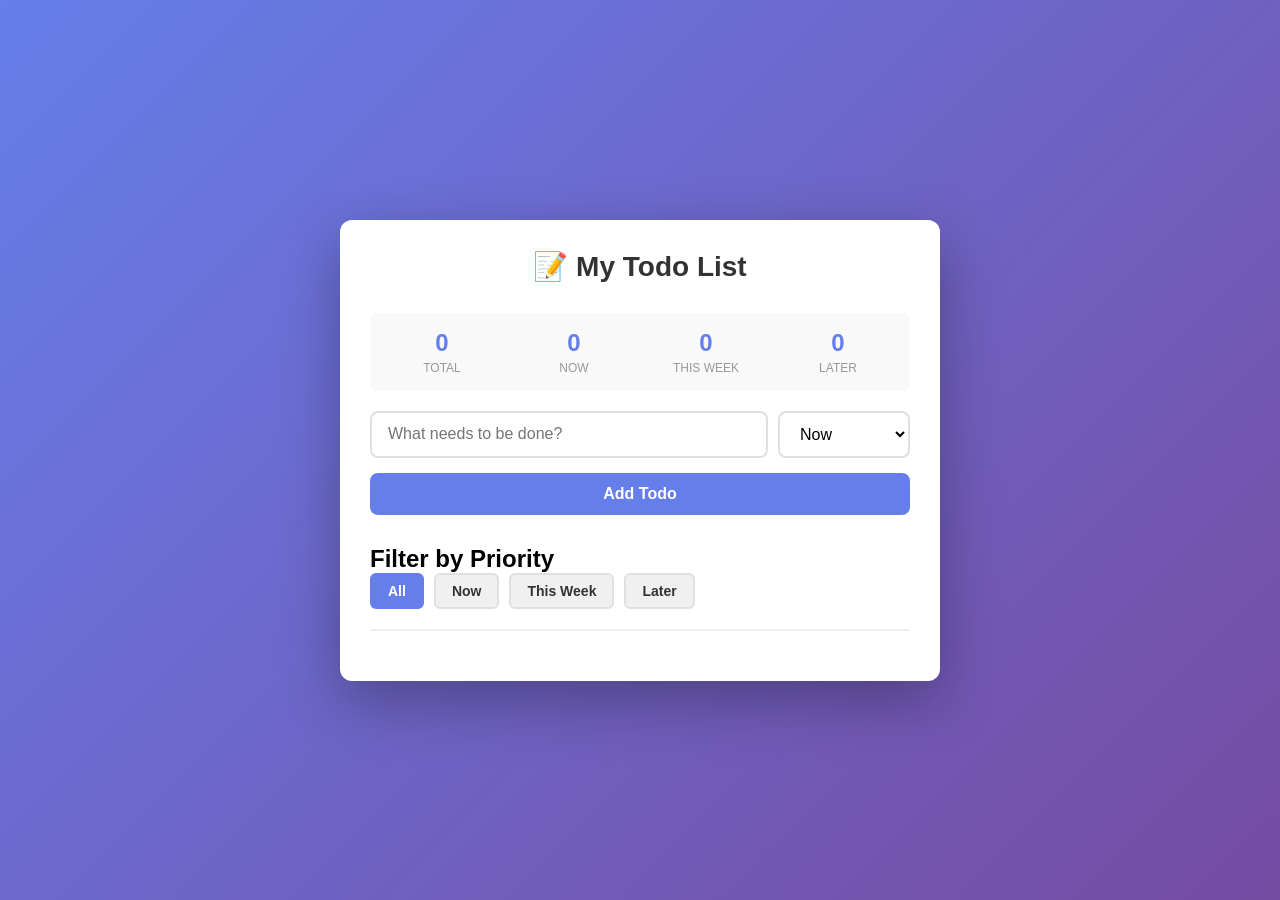
==== copilot-with-codea11y/index.html @ edd105f8 "another test with CodeA11y extension" ====
<!DOCTYPE html>
<html lang="en">
<head>
    <meta charset="UTF-8">
    <meta name="viewport" content="width=device-width, initial-scale=1.0">
    <title>Accessible Todo List</title>
    <style>
        * {
            margin: 0;
            padding: 0;
            box-sizing: border-box;
        }

        body {
            font-family: -apple-system, BlinkMacSystemFont, 'Segoe UI', Roboto, Oxygen, Ubuntu, Cantarell, sans-serif;
            background: linear-gradient(135deg, #667eea 0%, #764ba2 100%);
            min-height: 100vh;
            padding: 20px;
            display: flex;
            justify-content: center;
            align-items: center;
        }

        .container {
            background: white;
            border-radius: 12px;
            box-shadow: 0 20px 60px rgba(0, 0, 0, 0.3);
            width: 100%;
            max-width: 600px;
            padding: 30px;
        }

        h1 {
            color: #333;
            margin-bottom: 30px;
            text-align: center;
            font-size: 28px;
        }

        .input-section {
            display: flex;
            flex-direction: column;
            gap: 15px;
            margin-bottom: 30px;
        }

        .input-group {
            display: flex;
            gap: 10px;
            flex-wrap: wrap;
        }

        input[type="text"] {
            flex: 1;
            min-width: 200px;
            padding: 12px 16px;
            border: 2px solid #e0e0e0;
            border-radius: 8px;
            font-size: 16px;
            transition: border-color 0.3s;
        }

        input[type="text"]:focus {
            outline: none;
            border-color: #667eea;
            box-shadow: 0 0 0 3px rgba(102, 126, 234, 0.1);
        }

        select {
            padding: 12px 16px;
            border: 2px solid #e0e0e0;
            border-radius: 8px;
            font-size: 16px;
            background-color: white;
            cursor: pointer;
            transition: border-color 0.3s;
        }

        select:focus {
            outline: none;
            border-color: #667eea;
            box-shadow: 0 0 0 3px rgba(102, 126, 234, 0.1);
        }

        button {
            padding: 12px 24px;
            background-color: #667eea;
            color: white;
            border: none;
            border-radius: 8px;
            font-size: 16px;
            font-weight: 600;
            cursor: pointer;
            transition: background-color 0.3s, transform 0.2s;
        }

        button:hover {
            background-color: #5568d3;
            transform: translateY(-2px);
        }

        button:active {
            transform: translateY(0);
        }

        button:focus {
            outline: 2px solid #667eea;
            outline-offset: 2px;
        }

        .filter-section {
            margin-bottom: 20px;
            padding-bottom: 20px;
            border-bottom: 2px solid #f0f0f0;
        }

        .filter-section label {
            display: block;
            font-weight: 600;
            color: #333;
            margin-bottom: 10px;
        }

        .filter-buttons {
            display: flex;
            gap: 10px;
            flex-wrap: wrap;
        }

        .filter-btn {
            padding: 8px 16px;
            background-color: #f0f0f0;
            color: #333;
            border: 2px solid #e0e0e0;
            border-radius: 6px;
            font-size: 14px;
            cursor: pointer;
            transition: all 0.3s;
        }

        .filter-btn:hover {
            background-color: #e0e0e0;
        }

        .filter-btn.active {
            background-color: #667eea;
            color: white;
            border-color: #667eea;
        }

        .filter-btn:focus {
            outline: 2px solid #667eea;
            outline-offset: 2px;
        }

        .todos-list {
            list-style: none;
        }

        .todo-item {
            display: flex;
            align-items: center;
            gap: 12px;
            padding: 16px;
            background-color: #f9f9f9;
            border-left: 4px solid #667eea;
            margin-bottom: 12px;
            border-radius: 6px;
            transition: background-color 0.3s, box-shadow 0.3s;
        }

        .todo-item:hover {
            background-color: #f0f0f0;
            box-shadow: 0 4px 12px rgba(0, 0, 0, 0.1);
        }

        .todo-item.priority-now {
            border-left-color: #e74c3c;
        }

        .todo-item.priority-week {
            border-left-color: #f39c12;
        }

        .todo-item.priority-later {
            border-left-color: #95a5a6;
        }

        .todo-content {
            flex: 1;
        }

        .todo-text {
            font-size: 16px;
            color: #333;
            margin-bottom: 8px;
            word-break: break-word;
        }

        .todo-text.editing {
            display: none;
        }

        .todo-edit-input {
            width: 100%;
            padding: 8px 12px;
            border: 2px solid #667eea;
            border-radius: 4px;
            font-size: 16px;
            display: none;
            margin-bottom: 8px;
        }

        .todo-edit-input.editing {
            display: block;
        }

        .todo-priority {
            display: inline-block;
            padding: 4px 12px;
            border-radius: 12px;
            font-size: 12px;
            font-weight: 600;
            text-transform: uppercase;
            margin-bottom: 8px;
        }

        .priority-now {
            background-color: #ffebee;
            color: #c62828;
        }

        .priority-week {
            background-color: #fff3e0;
            color: #e65100;
        }

        .priority-later {
            background-color: #eceff1;
            color: #455a64;
        }

        .todo-actions {
            display: flex;
            gap: 8px;
            flex-wrap: wrap;
        }

        .todo-btn {
            padding: 6px 12px;
            font-size: 14px;
            border-radius: 4px;
            border: none;
            cursor: pointer;
            transition: all 0.2s;
            white-space: nowrap;
        }

        .edit-btn {
            background-color: #3498db;
            color: white;
        }

        .edit-btn:hover {
            background-color: #2980b9;
        }

        .save-btn {
            background-color: #27ae60;
            color: white;
            display: none;
        }

        .save-btn.editing {
            display: inline-block;
        }

        .save-btn:hover {
            background-color: #229954;
        }

        .cancel-btn {
            background-color: #95a5a6;
            color: white;
            display: none;
        }

        .cancel-btn.editing {
            display: inline-block;
        }

        .cancel-btn:hover {
            background-color: #7f8c8d;
        }

        .delete-btn {
            background-color: #e74c3c;
            color: white;
        }

        .delete-btn:hover {
            background-color: #c0392b;
        }

        .empty-state {
            text-align: center;
            padding: 40px 20px;
            color: #999;
        }

        .empty-state-icon {
            font-size: 48px;
            margin-bottom: 16px;
        }

        .empty-state-text {
            font-size: 18px;
            margin-bottom: 8px;
        }

        .empty-state-hint {
            font-size: 14px;
            color: #bbb;
        }

        .stats {
            display: flex;
            gap: 20px;
            margin-bottom: 20px;
            padding: 16px;
            background-color: #f9f9f9;
            border-radius: 8px;
            flex-wrap: wrap;
        }

        .stat {
            flex: 1;
            min-width: 100px;
            text-align: center;
        }

        .stat-number {
            font-size: 24px;
            font-weight: 700;
            color: #667eea;
            margin-bottom: 4px;
        }

        .stat-label {
            font-size: 12px;
            color: #999;
            text-transform: uppercase;
        }

        @media (max-width: 600px) {
            .container {
                padding: 20px;
            }

            h1 {
                font-size: 24px;
            }

            .input-group {
                flex-direction: column;
            }

            input[type="text"] {
                min-width: 100%;
            }

            .filter-buttons {
                flex-direction: column;
            }

            .filter-btn {
                width: 100%;
            }

            .todo-item {
                flex-direction: column;
                align-items: flex-start;
            }

            .todo-actions {
                width: 100%;
            }

            .todo-btn {
                flex: 1;
            }
        }
    </style>
</head>
<body>
    <div class="container">
        <h1>📝 My Todo List</h1>

        <div class="stats">
            <div class="stat">
                <div class="stat-number" aria-label="Total todos"><span id="total-count">0</span></div>
                <div class="stat-label">Total</div>
            </div>
            <div class="stat">
                <div class="stat-number" aria-label="Todos with now priority"><span id="now-count">0</span></div>
                <div class="stat-label">Now</div>
            </div>
            <div class="stat">
                <div class="stat-number" aria-label="Todos with this week priority"><span id="week-count">0</span></div>
                <div class="stat-label">This Week</div>
            </div>
            <div class="stat">
                <div class="stat-number" aria-label="Todos with later priority"><span id="later-count">0</span></div>
                <div class="stat-label">Later</div>
            </div>
        </div>

        <section class="input-section" aria-labelledby="add-todo-heading">
            <h2 id="add-todo-heading" style="display: none;">Add a new todo</h2>
            <div class="input-group">
                <input 
                    type="text" 
                    id="todo-input" 
                    placeholder="What needs to be done?" 
                    aria-label="Enter a new todo"
                    autocomplete="off">
                <select id="priority-select" aria-label="Select priority level">
                    <option value="later">Later</option>
                    <option value="week">This Week</option>
                    <option value="now" selected>Now</option>
                </select>
            </div>
            <button onclick="addTodo()" aria-label="Add todo to list">Add Todo</button>
        </section>

        <section class="filter-section" aria-labelledby="filter-heading">
            <h2 id="filter-heading">Filter by Priority</h2>
            <div class="filter-buttons" role="group" aria-label="Filter todos by priority">
                <button class="filter-btn active" data-filter="all" onclick="filterTodos('all')">All</button>
                <button class="filter-btn" data-filter="now" onclick="filterTodos('now')">Now</button>
                <button class="filter-btn" data-filter="week" onclick="filterTodos('week')">This Week</button>
                <button class="filter-btn" data-filter="later" onclick="filterTodos('later')">Later</button>
            </div>
        </section>

        <div id="todos-container">
            <ul class="todos-list" id="todos-list" role="list" aria-label="Todo items"></ul>
            <div class="empty-state" id="empty-state" style="display: none;">
                <div class="empty-state-icon">✓</div>
                <div class="empty-state-text">No todos yet!</div>
                <div class="empty-state-hint">Add a todo above to get started</div>
            </div>
        </div>
    </div>

    <script>
        let todos = [];
        let currentFilter = 'all';
        let editingIndex = -1;

        // Load todos from localStorage
        function loadTodos() {
            const saved = localStorage.getItem('todos');
            if (saved) {
                todos = JSON.parse(saved);
                renderTodos();
                updateStats();
            }
        }

        // Save todos to localStorage
        function saveTodos() {
            localStorage.setItem('todos', JSON.stringify(todos));
            updateStats();
        }

        // Add a new todo
        function addTodo() {
            const input = document.getElementById('todo-input');
            const prioritySelect = document.getElementById('priority-select');
            const text = input.value.trim();
            const priority = prioritySelect.value;

            if (text === '') {
                alert('Please enter a todo');
                input.focus();
                return;
            }

            todos.push({
                id: Date.now(),
                text: text,
                priority: priority,
                completed: false
            });

            input.value = '';
            prioritySelect.value = 'now';
            input.focus();
            saveTodos();
            renderTodos();
        }

        // Delete a todo
        function deleteTodo(index) {
            if (confirm('Are you sure you want to delete this todo?')) {
                todos.splice(index, 1);
                editingIndex = -1;
                saveTodos();
                renderTodos();
            }
        }

        // Start editing a todo
        function startEdit(index) {
            editingIndex = index;
            renderTodos();
            const input = document.getElementById(`edit-input-${index}`);
            if (input) {
                input.focus();
                input.select();
            }
        }

        // Save edited todo
        function saveEdit(index) {
            const input = document.getElementById(`edit-input-${index}`);
            const newText = input.value.trim();

            if (newText === '') {
                alert('Todo cannot be empty');
                input.focus();
                return;
            }

            todos[index].text = newText;
            editingIndex = -1;
            saveTodos();
            renderTodos();
        }

        // Cancel editing
        function cancelEdit() {
            editingIndex = -1;
            renderTodos();
        }

        // Filter todos by priority
        function filterTodos(filter) {
            currentFilter = filter;
            
            // Update filter button states
            document.querySelectorAll('.filter-btn').forEach(btn => {
                btn.classList.remove('active');
                if (btn.dataset.filter === filter) {
                    btn.classList.add('active');
                }
            });

            renderTodos();
        }

        // Get filtered todos
        function getFilteredTodos() {
            if (currentFilter === 'all') {
                return todos;
            }
            return todos.filter(todo => todo.priority === currentFilter);
        }

        // Sort todos by priority order: now -> week -> later
        function getSortedTodos(todosToSort) {
            const priorityOrder = { 'now': 1, 'week': 2, 'later': 3 };
            return [...todosToSort].sort((a, b) => {
                return priorityOrder[a.priority] - priorityOrder[b.priority];
            });
        }

        // Render todos
        function renderTodos() {
            const list = document.getElementById('todos-list');
            const emptyState = document.getElementById('empty-state');
            const filtered = getFilteredTodos();
            const sorted = getSortedTodos(filtered);

            list.innerHTML = '';

            if (sorted.length === 0) {
                emptyState.style.display = 'block';
                return;
            }

            emptyState.style.display = 'none';

            sorted.forEach((todo, displayIndex) => {
                const actualIndex = todos.findIndex(t => t.id === todo.id);
                const isEditing = editingIndex === actualIndex;

                const li = document.createElement('li');
                li.className = `todo-item priority-${todo.priority}`;
                li.setAttribute('role', 'article');
                li.setAttribute('aria-label', `Todo: ${todo.text}, priority: ${todo.priority}`);

                const priorityText = {
                    'now': 'Now',
                    'week': 'This Week',
                    'later': 'Later'
                }[todo.priority];

                li.innerHTML = `
                    <div class="todo-content">
                        <div class="todo-text ${isEditing ? 'editing' : ''}">${escapeHtml(todo.text)}</div>
                        <input 
                            type="text" 
                            id="edit-input-${actualIndex}"
                            class="todo-edit-input ${isEditing ? 'editing' : ''}"
                            value="${escapeHtml(todo.text)}"
                            aria-label="Edit todo text"
                            onkeydown="handleEditKeydown(event, ${actualIndex})">
                        <span class="todo-priority priority-${todo.priority}">${priorityText}</span>
                    </div>
                    <div class="todo-actions">
                        <button 
                            class="todo-btn edit-btn ${isEditing ? 'editing' : ''}" 
                            onclick="startEdit(${actualIndex})"
                            aria-label="Edit todo"
                            style="${isEditing ? 'display: none;' : ''}">
                            ✎ Edit
                        </button>
                        <button 
                            class="todo-btn save-btn ${isEditing ? 'editing' : ''}" 
                            onclick="saveEdit(${actualIndex})"
                            aria-label="Save edited todo"
                            style="${isEditing ? '' : 'display: none;'}">
                            ✓ Save
                        </button>
                        <button 
                            class="todo-btn cancel-btn ${isEditing ? 'editing' : ''}" 
                            onclick="cancelEdit()"
                            aria-label="Cancel editing"
                            style="${isEditing ? '' : 'display: none;'}">
                            ✕ Cancel
                        </button>
                        <button 
                            class="todo-btn delete-btn" 
                            onclick="deleteTodo(${actualIndex})"
                            aria-label="Delete todo">
                            🗑 Delete
                        </button>
                    </div>
                `;

                list.appendChild(li);
            });
        }

        // Handle Enter/Escape in edit input
        function handleEditKeydown(event, index) {
            if (event.key === 'Enter') {
                saveEdit(index);
            } else if (event.key === 'Escape') {
                cancelEdit();
            }
        }

        // Escape HTML characters
        function escapeHtml(text) {
            const div = document.createElement('div');
            div.textContent = text;
            return div.innerHTML;
        }

        // Update stats
        function updateStats() {
            const total = todos.length;
            const now = todos.filter(t => t.priority === 'now').length;
            const week = todos.filter(t => t.priority === 'week').length;
            const later = todos.filter(t => t.priority === 'later').length;

            document.getElementById('total-count').textContent = total;
            document.getElementById('now-count').textContent = now;
            document.getElementById('week-count').textContent = week;
            document.getElementById('later-count').textContent = later;
        }

        // Allow Enter key to add todo
        document.addEventListener('DOMContentLoaded', () => {
            document.getElementById('todo-input').addEventListener('keypress', (event) => {
                if (event.key === 'Enter') {
                    addTodo();
                }
            });

            loadTodos();
        });
    </script>
</body>
</html>
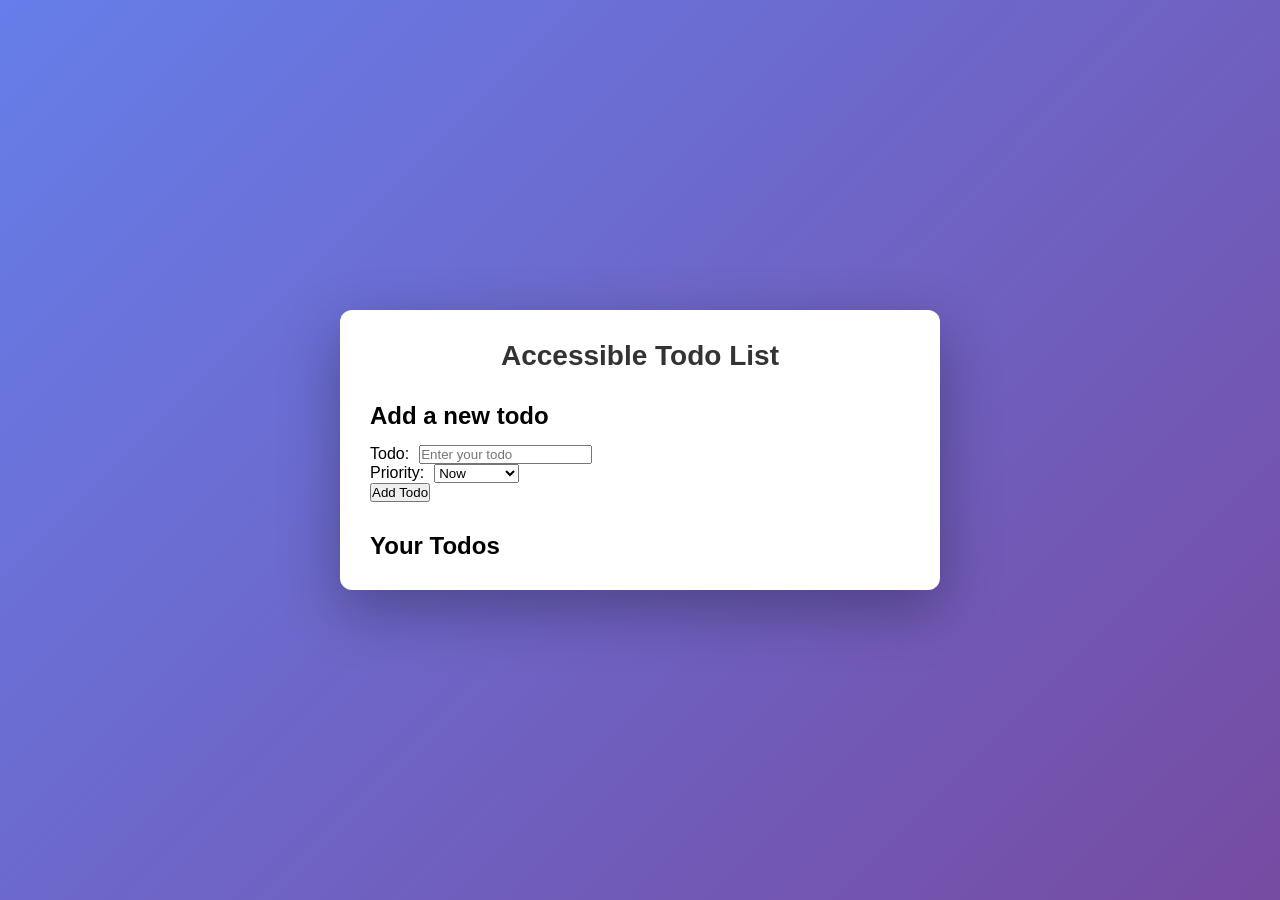
==== commit 58a3eb07: "updates from codeA11y" ====
--- a/copilot-with-codea11y/index.html
+++ b/copilot-with-codea11y/index.html
@@ -50,649 +50,68 @@
             flex-wrap: wrap;
         }
 
-        input[type="text"] {
-            flex: 1;
-            min-width: 200px;
-            padding: 12px 16px;
-            border: 2px solid #e0e0e0;
-            border-radius: 8px;
-            font-size: 16px;
-            transition: border-color 0.3s;
-        }
-
-        input[type="text"]:focus {
-            outline: none;
-            border-color: #667eea;
-            box-shadow: 0 0 0 3px rgba(102, 126, 234, 0.1);
-        }
-
-        select {
-            padding: 12px 16px;
-            border: 2px solid #e0e0e0;
-            border-radius: 8px;
-            font-size: 16px;
-            background-color: white;
-            cursor: pointer;
-            transition: border-color 0.3s;
-        }
-
-        select:focus {
-            outline: none;
-            border-color: #667eea;
-            box-shadow: 0 0 0 3px rgba(102, 126, 234, 0.1);
-        }
-
-        button {
-            padding: 12px 24px;
-            background-color: #667eea;
-            color: white;
-            border: none;
-            border-radius: 8px;
-            font-size: 16px;
-            font-weight: 600;
-            cursor: pointer;
-            transition: background-color 0.3s, transform 0.2s;
-        }
-
-        button:hover {
-            background-color: #5568d3;
-            transform: translateY(-2px);
-        }
-
-        button:active {
-            transform: translateY(0);
-        }
-
-        button:focus {
-            outline: 2px solid #667eea;
-            outline-offset: 2px;
-        }
-
-        .filter-section {
-            margin-bottom: 20px;
-            padding-bottom: 20px;
-            border-bottom: 2px solid #f0f0f0;
-        }
-
-        .filter-section label {
-            display: block;
-            font-weight: 600;
-            color: #333;
-            margin-bottom: 10px;
-        }
-
-        .filter-buttons {
-            display: flex;
-            gap: 10px;
-            flex-wrap: wrap;
-        }
-
-        .filter-btn {
-            padding: 8px 16px;
-            background-color: #f0f0f0;
-            color: #333;
-            border: 2px solid #e0e0e0;
-            border-radius: 6px;
-            font-size: 14px;
-            cursor: pointer;
-            transition: all 0.3s;
-        }
-
-        .filter-btn:hover {
-            background-color: #e0e0e0;
-        }
-
-        .filter-btn.active {
-            background-color: #667eea;
-            color: white;
-            border-color: #667eea;
-        }
-
-        .filter-btn:focus {
-            outline: 2px solid #667eea;
-            outline-offset: 2px;
-        }
-
-        .todos-list {
+        .todo-list {
             list-style: none;
+            padding: 0;
         }
 
         .todo-item {
             display: flex;
+            justify-content: space-between;
             align-items: center;
-            gap: 12px;
-            padding: 16px;
-            background-color: #f9f9f9;
-            border-left: 4px solid #667eea;
-            margin-bottom: 12px;
-            border-radius: 6px;
-            transition: background-color 0.3s, box-shadow 0.3s;
+            padding: 10px;
+            border: 1px solid #ddd;
+            border-radius: 8px;
+            margin-bottom: 10px;
         }
 
-        .todo-item:hover {
-            background-color: #f0f0f0;
-            box-shadow: 0 4px 12px rgba(0, 0, 0, 0.1);
+        .todo-item button {
+            background: #667eea;
+            color: white;
+            border: none;
+            border-radius: 4px;
+            padding: 5px 10px;
+            cursor: pointer;
         }
 
-        .todo-item.priority-now {
-            border-left-color: #e74c3c;
+        .todo-item button:hover {
+            background: #764ba2;
         }
 
-        .todo-item.priority-week {
-            border-left-color: #f39c12;
-        }
-
-        .todo-item.priority-later {
-            border-left-color: #95a5a6;
-        }
-
-        .todo-content {
-            flex: 1;
-        }
-
-        .todo-text {
-            font-size: 16px;
-            color: #333;
-            margin-bottom: 8px;
-            word-break: break-word;
-        }
-
-        .todo-text.editing {
-            display: none;
-        }
-
-        .todo-edit-input {
-            width: 100%;
-            padding: 8px 12px;
-            border: 2px solid #667eea;
-            border-radius: 4px;
-            font-size: 16px;
-            display: none;
-            margin-bottom: 8px;
-        }
-
-        .todo-edit-input.editing {
-            display: block;
-        }
-
-        .todo-priority {
-            display: inline-block;
-            padding: 4px 12px;
-            border-radius: 12px;
-            font-size: 12px;
-            font-weight: 600;
-            text-transform: uppercase;
-            margin-bottom: 8px;
-        }
-
-        .priority-now {
-            background-color: #ffebee;
-            color: #c62828;
-        }
-
-        .priority-week {
-            background-color: #fff3e0;
-            color: #e65100;
-        }
-
-        .priority-later {
-            background-color: #eceff1;
-            color: #455a64;
-        }
-
-        .todo-actions {
-            display: flex;
-            gap: 8px;
-            flex-wrap: wrap;
-        }
-
-        .todo-btn {
-            padding: 6px 12px;
-            font-size: 14px;
-            border-radius: 4px;
-            border: none;
-            cursor: pointer;
-            transition: all 0.2s;
-            white-space: nowrap;
-        }
-
-        .edit-btn {
-            background-color: #3498db;
-            color: white;
-        }
-
-        .edit-btn:hover {
-            background-color: #2980b9;
-        }
-
-        .save-btn {
-            background-color: #27ae60;
-            color: white;
-            display: none;
-        }
-
-        .save-btn.editing {
-            display: inline-block;
-        }
-
-        .save-btn:hover {
-            background-color: #229954;
-        }
-
-        .cancel-btn {
-            background-color: #95a5a6;
-            color: white;
-            display: none;
-        }
-
-        .cancel-btn.editing {
-            display: inline-block;
-        }
-
-        .cancel-btn:hover {
-            background-color: #7f8c8d;
-        }
-
-        .delete-btn {
-            background-color: #e74c3c;
-            color: white;
-        }
-
-        .delete-btn:hover {
-            background-color: #c0392b;
-        }
-
-        .empty-state {
-            text-align: center;
-            padding: 40px 20px;
-            color: #999;
-        }
-
-        .empty-state-icon {
-            font-size: 48px;
-            margin-bottom: 16px;
-        }
-
-        .empty-state-text {
-            font-size: 18px;
-            margin-bottom: 8px;
-        }
-
-        .empty-state-hint {
-            font-size: 14px;
-            color: #bbb;
-        }
-
-        .stats {
-            display: flex;
-            gap: 20px;
-            margin-bottom: 20px;
-            padding: 16px;
-            background-color: #f9f9f9;
-            border-radius: 8px;
-            flex-wrap: wrap;
-        }
-
-        .stat {
-            flex: 1;
-            min-width: 100px;
-            text-align: center;
-        }
-
-        .stat-number {
-            font-size: 24px;
-            font-weight: 700;
-            color: #667eea;
-            margin-bottom: 4px;
-        }
-
-        .stat-label {
-            font-size: 12px;
-            color: #999;
-            text-transform: uppercase;
-        }
-
-        @media (max-width: 600px) {
-            .container {
-                padding: 20px;
-            }
-
-            h1 {
-                font-size: 24px;
-            }
-
-            .input-group {
-                flex-direction: column;
-            }
-
-            input[type="text"] {
-                min-width: 100%;
-            }
-
-            .filter-buttons {
-                flex-direction: column;
-            }
-
-            .filter-btn {
-                width: 100%;
-            }
-
-            .todo-item {
-                flex-direction: column;
-                align-items: flex-start;
-            }
-
-            .todo-actions {
-                width: 100%;
-            }
-
-            .todo-btn {
-                flex: 1;
-            }
+        .priority-label {
+            font-size: 0.9rem;
+            font-weight: bold;
+            color: #555;
         }
     </style>
 </head>
 <body>
     <div class="container">
-        <h1>📝 My Todo List</h1>
-
-        <div class="stats">
-            <div class="stat">
-                <div class="stat-number" aria-label="Total todos"><span id="total-count">0</span></div>
-                <div class="stat-label">Total</div>
-            </div>
-            <div class="stat">
-                <div class="stat-number" aria-label="Todos with now priority"><span id="now-count">0</span></div>
-                <div class="stat-label">Now</div>
-            </div>
-            <div class="stat">
-                <div class="stat-number" aria-label="Todos with this week priority"><span id="week-count">0</span></div>
-                <div class="stat-label">This Week</div>
-            </div>
-            <div class="stat">
-                <div class="stat-number" aria-label="Todos with later priority"><span id="later-count">0</span></div>
-                <div class="stat-label">Later</div>
-            </div>
-        </div>
-
+        <h1 id="main-heading">Accessible Todo List</h1>
         <section class="input-section" aria-labelledby="add-todo-heading">
-            <h2 id="add-todo-heading" style="display: none;">Add a new todo</h2>
-            <div class="input-group">
-                <input 
-                    type="text" 
-                    id="todo-input" 
-                    placeholder="What needs to be done?" 
-                    aria-label="Enter a new todo"
-                    autocomplete="off">
-                <select id="priority-select" aria-label="Select priority level">
-                    <option value="later">Later</option>
-                    <option value="week">This Week</option>
-                    <option value="now" selected>Now</option>
-                </select>
-            </div>
-            <button onclick="addTodo()" aria-label="Add todo to list">Add Todo</button>
+            <h2 id="add-todo-heading">Add a new todo</h2>
+            <form id="todo-form">
+                <div class="input-group">
+                    <label for="todo-input">Todo:</label>
+                    <input type="text" id="todo-input" name="todo" aria-required="true" placeholder="Enter your todo" />
+                </div>
+                <div class="input-group">
+                    <label for="priority-select">Priority:</label>
+                    <select id="priority-select" name="priority" aria-required="true">
+                        <option value="now">Now</option>
+                        <option value="this-week">This Week</option>
+                        <option value="later">Later</option>
+                    </select>
+                </div>
+                <button type="submit">Add Todo</button>
+            </form>
         </section>
-
-        <section class="filter-section" aria-labelledby="filter-heading">
-            <h2 id="filter-heading">Filter by Priority</h2>
-            <div class="filter-buttons" role="group" aria-label="Filter todos by priority">
-                <button class="filter-btn active" data-filter="all" onclick="filterTodos('all')">All</button>
-                <button class="filter-btn" data-filter="now" onclick="filterTodos('now')">Now</button>
-                <button class="filter-btn" data-filter="week" onclick="filterTodos('week')">This Week</button>
-                <button class="filter-btn" data-filter="later" onclick="filterTodos('later')">Later</button>
-            </div>
+        <section class="todo-section" aria-labelledby="todo-list-heading">
+            <h2 id="todo-list-heading">Your Todos</h2>
+            <ul class="todo-list" role="list" aria-live="polite">
+                <!-- Todo items will be dynamically added here -->
+            </ul>
         </section>
-
-        <div id="todos-container">
-            <ul class="todos-list" id="todos-list" role="list" aria-label="Todo items"></ul>
-            <div class="empty-state" id="empty-state" style="display: none;">
-                <div class="empty-state-icon">✓</div>
-                <div class="empty-state-text">No todos yet!</div>
-                <div class="empty-state-hint">Add a todo above to get started</div>
-            </div>
-        </div>
     </div>
-
-    <script>
-        let todos = [];
-        let currentFilter = 'all';
-        let editingIndex = -1;
-
-        // Load todos from localStorage
-        function loadTodos() {
-            const saved = localStorage.getItem('todos');
-            if (saved) {
-                todos = JSON.parse(saved);
-                renderTodos();
-                updateStats();
-            }
-        }
-
-        // Save todos to localStorage
-        function saveTodos() {
-            localStorage.setItem('todos', JSON.stringify(todos));
-            updateStats();
-        }
-
-        // Add a new todo
-        function addTodo() {
-            const input = document.getElementById('todo-input');
-            const prioritySelect = document.getElementById('priority-select');
-            const text = input.value.trim();
-            const priority = prioritySelect.value;
-
-            if (text === '') {
-                alert('Please enter a todo');
-                input.focus();
-                return;
-            }
-
-            todos.push({
-                id: Date.now(),
-                text: text,
-                priority: priority,
-                completed: false
-            });
-
-            input.value = '';
-            prioritySelect.value = 'now';
-            input.focus();
-            saveTodos();
-            renderTodos();
-        }
-
-        // Delete a todo
-        function deleteTodo(index) {
-            if (confirm('Are you sure you want to delete this todo?')) {
-                todos.splice(index, 1);
-                editingIndex = -1;
-                saveTodos();
-                renderTodos();
-            }
-        }
-
-        // Start editing a todo
-        function startEdit(index) {
-            editingIndex = index;
-            renderTodos();
-            const input = document.getElementById(`edit-input-${index}`);
-            if (input) {
-                input.focus();
-                input.select();
-            }
-        }
-
-        // Save edited todo
-        function saveEdit(index) {
-            const input = document.getElementById(`edit-input-${index}`);
-            const newText = input.value.trim();
-
-            if (newText === '') {
-                alert('Todo cannot be empty');
-                input.focus();
-                return;
-            }
-
-            todos[index].text = newText;
-            editingIndex = -1;
-            saveTodos();
-            renderTodos();
-        }
-
-        // Cancel editing
-        function cancelEdit() {
-            editingIndex = -1;
-            renderTodos();
-        }
-
-        // Filter todos by priority
-        function filterTodos(filter) {
-            currentFilter = filter;
-            
-            // Update filter button states
-            document.querySelectorAll('.filter-btn').forEach(btn => {
-                btn.classList.remove('active');
-                if (btn.dataset.filter === filter) {
-                    btn.classList.add('active');
-                }
-            });
-
-            renderTodos();
-        }
-
-        // Get filtered todos
-        function getFilteredTodos() {
-            if (currentFilter === 'all') {
-                return todos;
-            }
-            return todos.filter(todo => todo.priority === currentFilter);
-        }
-
-        // Sort todos by priority order: now -> week -> later
-        function getSortedTodos(todosToSort) {
-            const priorityOrder = { 'now': 1, 'week': 2, 'later': 3 };
-            return [...todosToSort].sort((a, b) => {
-                return priorityOrder[a.priority] - priorityOrder[b.priority];
-            });
-        }
-
-        // Render todos
-        function renderTodos() {
-            const list = document.getElementById('todos-list');
-            const emptyState = document.getElementById('empty-state');
-            const filtered = getFilteredTodos();
-            const sorted = getSortedTodos(filtered);
-
-            list.innerHTML = '';
-
-            if (sorted.length === 0) {
-                emptyState.style.display = 'block';
-                return;
-            }
-
-            emptyState.style.display = 'none';
-
-            sorted.forEach((todo, displayIndex) => {
-                const actualIndex = todos.findIndex(t => t.id === todo.id);
-                const isEditing = editingIndex === actualIndex;
-
-                const li = document.createElement('li');
-                li.className = `todo-item priority-${todo.priority}`;
-                li.setAttribute('role', 'article');
-                li.setAttribute('aria-label', `Todo: ${todo.text}, priority: ${todo.priority}`);
-
-                const priorityText = {
-                    'now': 'Now',
-                    'week': 'This Week',
-                    'later': 'Later'
-                }[todo.priority];
-
-                li.innerHTML = `
-                    <div class="todo-content">
-                        <div class="todo-text ${isEditing ? 'editing' : ''}">${escapeHtml(todo.text)}</div>
-                        <input 
-                            type="text" 
-                            id="edit-input-${actualIndex}"
-                            class="todo-edit-input ${isEditing ? 'editing' : ''}"
-                            value="${escapeHtml(todo.text)}"
-                            aria-label="Edit todo text"
-                            onkeydown="handleEditKeydown(event, ${actualIndex})">
-                        <span class="todo-priority priority-${todo.priority}">${priorityText}</span>
-                    </div>
-                    <div class="todo-actions">
-                        <button 
-                            class="todo-btn edit-btn ${isEditing ? 'editing' : ''}" 
-                            onclick="startEdit(${actualIndex})"
-                            aria-label="Edit todo"
-                            style="${isEditing ? 'display: none;' : ''}">
-                            ✎ Edit
-                        </button>
-                        <button 
-                            class="todo-btn save-btn ${isEditing ? 'editing' : ''}" 
-                            onclick="saveEdit(${actualIndex})"
-                            aria-label="Save edited todo"
-                            style="${isEditing ? '' : 'display: none;'}">
-                            ✓ Save
-                        </button>
-                        <button 
-                            class="todo-btn cancel-btn ${isEditing ? 'editing' : ''}" 
-                            onclick="cancelEdit()"
-                            aria-label="Cancel editing"
-                            style="${isEditing ? '' : 'display: none;'}">
-                            ✕ Cancel
-                        </button>
-                        <button 
-                            class="todo-btn delete-btn" 
-                            onclick="deleteTodo(${actualIndex})"
-                            aria-label="Delete todo">
-                            🗑 Delete
-                        </button>
-                    </div>
-                `;
-
-                list.appendChild(li);
-            });
-        }
-
-        // Handle Enter/Escape in edit input
-        function handleEditKeydown(event, index) {
-            if (event.key === 'Enter') {
-                saveEdit(index);
-            } else if (event.key === 'Escape') {
-                cancelEdit();
-            }
-        }
-
-        // Escape HTML characters
-        function escapeHtml(text) {
-            const div = document.createElement('div');
-            div.textContent = text;
-            return div.innerHTML;
-        }
-
-        // Update stats
-        function updateStats() {
-            const total = todos.length;
-            const now = todos.filter(t => t.priority === 'now').length;
-            const week = todos.filter(t => t.priority === 'week').length;
-            const later = todos.filter(t => t.priority === 'later').length;
-
-            document.getElementById('total-count').textContent = total;
-            document.getElementById('now-count').textContent = now;
-            document.getElementById('week-count').textContent = week;
-            document.getElementById('later-count').textContent = later;
-        }
-
-        // Allow Enter key to add todo
-        document.addEventListener('DOMContentLoaded', () => {
-            document.getElementById('todo-input').addEventListener('keypress', (event) => {
-                if (event.key === 'Enter') {
-                    addTodo();
-                }
-            });
-
-            loadTodos();
-        });
-    </script>
 </body>
 </html>
